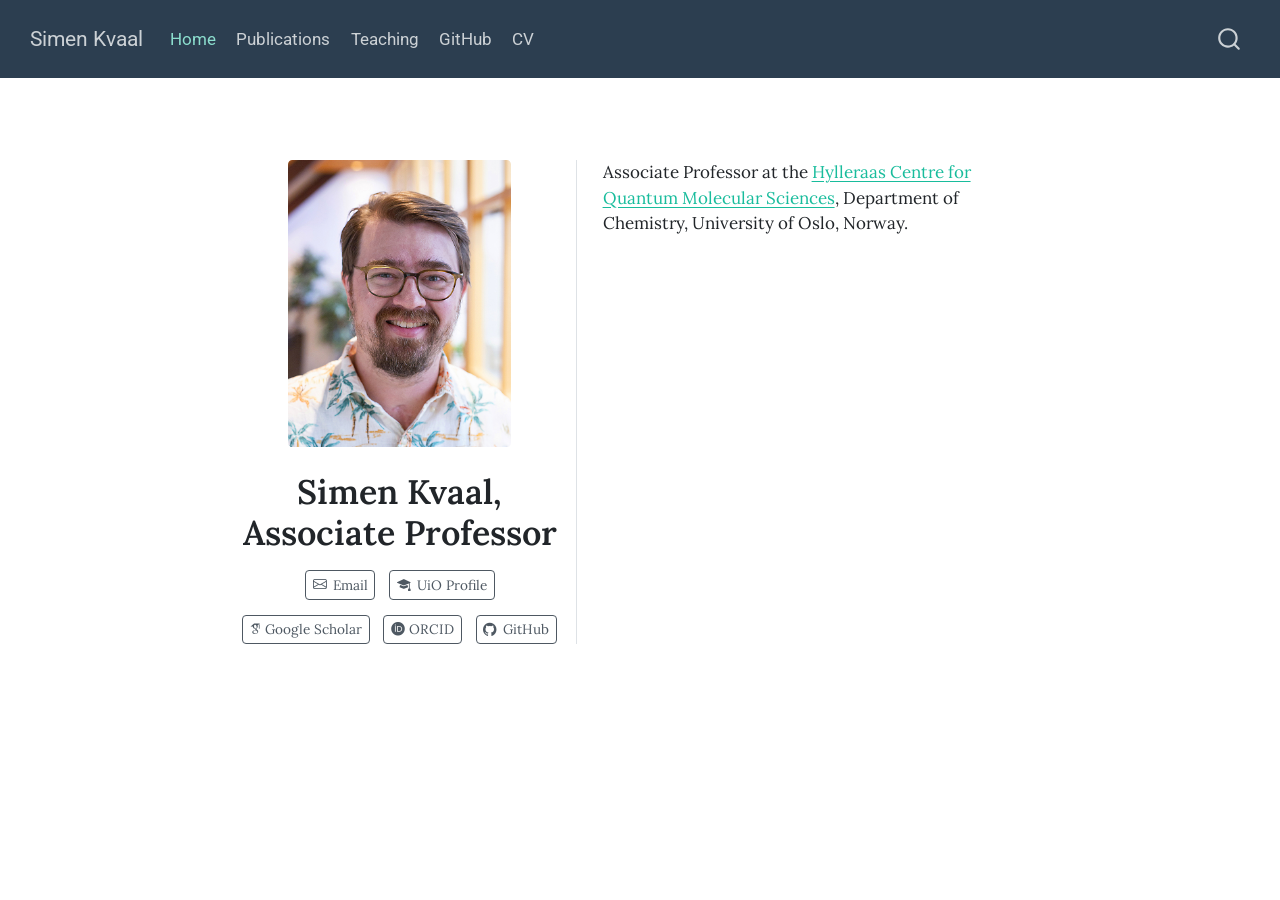
==== docs/index.html @ 691f111c "initial commit" ====
<!DOCTYPE html>
<html xmlns="http://www.w3.org/1999/xhtml" lang="en" xml:lang="en"><head>

<meta charset="utf-8">
<meta name="generator" content="quarto-1.9.38">

<meta name="viewport" content="width=device-width, initial-scale=1.0, user-scalable=yes">


<title>Simen Kvaal, Associate Professor – Simen Kvaal</title>
<style>
/* Default styles provided by pandoc.
** See https://pandoc.org/MANUAL.html#variables-for-html for config info.
*/
code{white-space: pre-wrap;}
span.smallcaps{font-variant: small-caps;}
div.columns{display: flex; gap: min(4vw, 1.5em);}
div.column{flex: auto; overflow-x: auto;}
div.hanging-indent{margin-left: 1.5em; text-indent: -1.5em;}
ul.task-list{list-style: none;}
ul.task-list li input[type="checkbox"] {
  width: 0.8em;
  margin: 0 0.8em 0.2em -1em; /* quarto-specific, see https://github.com/quarto-dev/quarto-cli/issues/4556 */ 
  vertical-align: middle;
}
</style>


<script src="site_libs/quarto-nav/quarto-nav.js"></script>
<script src="site_libs/quarto-nav/headroom.min.js"></script>
<script src="site_libs/clipboard/clipboard.min.js"></script>
<script src="site_libs/quarto-search/autocomplete.umd.js"></script>
<script src="site_libs/quarto-search/fuse.min.js"></script>
<script src="site_libs/quarto-search/quarto-search.js"></script>
<meta name="quarto:offset" content="./">
<script src="site_libs/quarto-html/quarto.js" type="module"></script>
<script src="site_libs/quarto-html/tabsets/tabsets.js" type="module"></script>
<script src="site_libs/quarto-html/popper.min.js"></script>
<script src="site_libs/quarto-html/tippy.umd.min.js"></script>
<link href="site_libs/quarto-html/tippy.css" rel="stylesheet">
<link href="site_libs/quarto-html/quarto-syntax-highlighting-15634bcf2e68342d4ad2dfa704d543f6.css" rel="stylesheet" class="quarto-color-scheme" id="quarto-text-highlighting-styles">
<link href="site_libs/quarto-html/quarto-syntax-highlighting-dark-0a6b7249c26820e032cb0bd839ff02b1.css" rel="stylesheet" class="quarto-color-scheme quarto-color-alternate" id="quarto-text-highlighting-styles">
<link href="site_libs/quarto-html/quarto-syntax-highlighting-15634bcf2e68342d4ad2dfa704d543f6.css" rel="stylesheet" class="quarto-color-scheme-extra" id="quarto-text-highlighting-styles">
<script src="site_libs/bootstrap/bootstrap.min.js"></script>
<link href="site_libs/bootstrap/bootstrap-icons.css" rel="stylesheet">
<link href="site_libs/bootstrap/bootstrap-321318833764e6b77d45f0d9d9145bdf.min.css" rel="stylesheet" append-hash="true" class="quarto-color-scheme" id="quarto-bootstrap" data-mode="light">
<link href="site_libs/bootstrap/bootstrap-dark-cbb36c53934ce116e9de2a4a69b4aa74.min.css" rel="stylesheet" append-hash="true" class="quarto-color-scheme quarto-color-alternate" id="quarto-bootstrap" data-mode="light">
<link href="site_libs/bootstrap/bootstrap-321318833764e6b77d45f0d9d9145bdf.min.css" rel="stylesheet" append-hash="true" class="quarto-color-scheme-extra" id="quarto-bootstrap" data-mode="light">
<link href="site_libs/quarto-contrib/academicons-1.9.4/all.css" rel="stylesheet">
<link href="site_libs/quarto-contrib/academicons-1.9.4/size.css" rel="stylesheet">
<script id="quarto-search-options" type="application/json">{
  "location": "navbar",
  "copy-button": false,
  "collapse-after": 3,
  "panel-placement": "end",
  "type": "overlay",
  "limit": 50,
  "keyboard-shortcut": [
    "f",
    "/",
    "s"
  ],
  "show-item-context": false,
  "language": {
    "search-no-results-text": "No results",
    "search-matching-documents-text": "matching documents",
    "search-copy-link-title": "Copy link to search",
    "search-hide-matches-text": "Hide additional matches",
    "search-more-match-text": "more match in this document",
    "search-more-matches-text": "more matches in this document",
    "search-clear-button-title": "Clear",
    "search-text-placeholder": "",
    "search-detached-cancel-button-title": "Cancel",
    "search-submit-button-title": "Submit",
    "search-label": "Search"
  }
}</script>


<link rel="stylesheet" href="styles.css">
</head>

<body class="nav-fixed fullcontent quarto-light">

<div id="quarto-search-results"></div>
  <header id="quarto-header" class="headroom fixed-top">
    <nav class="navbar navbar-expand-lg " data-bs-theme="dark">
      <div class="navbar-container container-fluid">
      <div class="navbar-brand-container mx-auto">
    <a class="navbar-brand" href="./index.html">
    <span class="navbar-title">Simen Kvaal</span>
    </a>
  </div>
            <div id="quarto-search" class="" title="Search"></div>
          <button class="navbar-toggler" type="button" data-bs-toggle="collapse" data-bs-target="#navbarCollapse" aria-controls="navbarCollapse" role="menu" aria-expanded="false" aria-label="Toggle navigation" onclick="if (window.quartoToggleHeadroom) { window.quartoToggleHeadroom(); }">
  <span class="navbar-toggler-icon"></span>
</button>
          <div class="collapse navbar-collapse" id="navbarCollapse">
            <ul class="navbar-nav navbar-nav-scroll me-auto">
  <li class="nav-item">
    <a class="nav-link active" href="./index.html" aria-current="page"> 
<span class="menu-text">Home</span></a>
  </li>  
  <li class="nav-item">
    <a class="nav-link" href="./publications.html"> 
<span class="menu-text">Publications</span></a>
  </li>  
  <li class="nav-item">
    <a class="nav-link" href="./teaching.html"> 
<span class="menu-text">Teaching</span></a>
  </li>  
  <li class="nav-item">
    <a class="nav-link" href="./github.html"> 
<span class="menu-text">GitHub</span></a>
  </li>  
  <li class="nav-item">
    <a class="nav-link" href="./cv.html"> 
<span class="menu-text">CV</span></a>
  </li>  
</ul>
          </div> <!-- /navcollapse -->
            <div class="quarto-navbar-tools">
</div>
      </div> <!-- /container-fluid -->
    </nav>
</header>
<!-- content -->
<div id="quarto-content" class="quarto-container page-columns page-rows-contents page-layout-article page-navbar">
<!-- sidebar -->
<!-- margin-sidebar -->
    
<!-- main -->
<main class="content" id="quarto-document-content">




<div class="quarto-about-trestles">
  <div class="about-entity">
    <img src="images/Kvaal_150.jpg" class="about-image
  rounded " style="width: 70%;">
<header id="title-block-header" class="quarto-title-block default">
<div class="quarto-title">
<h1 class="title">Simen Kvaal, Associate Professor</h1>
</div>
<div class="quarto-title-meta">
  </div>
</header>
    <div class="about-links">
  <a href="mailto:simen.kvaal@kjemi.uio.no" class="about-link" rel="" target="">
    <i class="bi bi-envelope"></i>
     <span class="about-link-text">Email</span>
  </a>
  <a href="https://www.mn.uio.no/kjemi/personer/vit/simenkva/" class="about-link" rel="" target="_blank">
    <i class="bi bi-mortarboard-fill"></i>
     <span class="about-link-text">UiO Profile</span>
  </a>
  <a href="https://scholar.google.com/citations?user=fVcJjTsAAAAJ" class="about-link" rel="" target="_blank">
     <span class="about-link-text"><i class="ai  ai-google-scholar" aria-label="google-scholar"></i> Google Scholar</span>
  </a>
  <a href="https://orcid.org/0000-0002-5118-4546" class="about-link" rel="" target="_blank">
     <span class="about-link-text"><i class="ai  ai-orcid" aria-label="orcid"></i> ORCID</span>
  </a>
  <a href="https://github.com/simenkva" class="about-link" rel="" target="_blank">
    <i class="bi bi-github"></i>
     <span class="about-link-text">GitHub</span>
  </a>
</div>
  </div>
  <div class="about-contents"><div id="hero-heading">
<p>Associate Professor at the <a href="https://www.mn.uio.no/hylleraas/">Hylleraas Centre for Quantum Molecular Sciences</a>, Department of Chemistry, University of Oslo, Norway.</p>
</div></div>
</div>





</main> <!-- /main -->
<script id="quarto-html-after-body" type="application/javascript">
  window.document.addEventListener("DOMContentLoaded", function (event) {
    const isCodeAnnotation = (el) => {
      for (const clz of el.classList) {
        if (clz.startsWith('code-annotation-')) {                     
          return true;
        }
      }
      return false;
    }
    const onCopySuccess = function(e) {
      // button target
      const button = e.trigger;
      // don't keep focus
      button.blur();
      // flash "checked"
      button.classList.add('code-copy-button-checked');
      var currentTitle = button.getAttribute("title");
      button.setAttribute("title", "Copied!");
      let tooltip;
      if (window.bootstrap) {
        button.setAttribute("data-bs-toggle", "tooltip");
        button.setAttribute("data-bs-placement", "left");
        button.setAttribute("data-bs-title", "Copied!");
        tooltip = new bootstrap.Tooltip(button, 
          { trigger: "manual", 
            customClass: "code-copy-button-tooltip",
            offset: [0, -8]});
        tooltip.show();    
      }
      setTimeout(function() {
        if (tooltip) {
          tooltip.hide();
          button.removeAttribute("data-bs-title");
          button.removeAttribute("data-bs-toggle");
          button.removeAttribute("data-bs-placement");
        }
        button.setAttribute("title", currentTitle);
        button.classList.remove('code-copy-button-checked');
      }, 1000);
      // clear code selection
      e.clearSelection();
    }
    const getTextToCopy = function(trigger) {
      const outerScaffold = trigger.parentElement.cloneNode(true);
      const codeEl = outerScaffold.querySelector('code');
      for (const childEl of codeEl.children) {
        if (isCodeAnnotation(childEl)) {
          childEl.remove();
        }
      }
      return codeEl.innerText;
    }
    const clipboard = new window.ClipboardJS('.code-copy-button:not([data-in-quarto-modal])', {
      text: getTextToCopy
    });
    clipboard.on('success', onCopySuccess);
    if (window.document.getElementById('quarto-embedded-source-code-modal')) {
      const clipboardModal = new window.ClipboardJS('.code-copy-button[data-in-quarto-modal]', {
        text: getTextToCopy,
        container: window.document.getElementById('quarto-embedded-source-code-modal')
      });
      clipboardModal.on('success', onCopySuccess);
    }
      var localhostRegex = new RegExp(/^(?:http|https):\/\/localhost\:?[0-9]*\//);
      var mailtoRegex = new RegExp(/^mailto:/);
        var filterRegex = new RegExp('/' + window.location.host + '/');
      var isInternal = (href) => {
          return filterRegex.test(href) || localhostRegex.test(href) || mailtoRegex.test(href);
      }
      // Inspect non-navigation links and adorn them if external
     var links = window.document.querySelectorAll('a[href]:not(.nav-link):not(.navbar-brand):not(.toc-action):not(.sidebar-link):not(.sidebar-item-toggle):not(.pagination-link):not(.no-external):not([aria-hidden]):not(.dropdown-item):not(.quarto-navigation-tool):not(.about-link)');
      for (var i=0; i<links.length; i++) {
        const link = links[i];
        if (!isInternal(link.href)) {
          // undo the damage that might have been done by quarto-nav.js in the case of
          // links that we want to consider external
          if (link.dataset.originalHref !== undefined) {
            link.href = link.dataset.originalHref;
          }
        }
      }
    function tippyHover(el, contentFn, onTriggerFn, onUntriggerFn) {
      const config = {
        allowHTML: true,
        maxWidth: 500,
        delay: 100,
        arrow: false,
        appendTo: function(el) {
            return el.parentElement;
        },
        interactive: true,
        interactiveBorder: 10,
        theme: 'quarto',
        placement: 'bottom-start',
      };
      if (contentFn) {
        config.content = contentFn;
      }
      if (onTriggerFn) {
        config.onTrigger = onTriggerFn;
      }
      if (onUntriggerFn) {
        config.onUntrigger = onUntriggerFn;
      }
      window.tippy(el, config); 
    }
    const noterefs = window.document.querySelectorAll('a[role="doc-noteref"]');
    for (var i=0; i<noterefs.length; i++) {
      const ref = noterefs[i];
      tippyHover(ref, function() {
        // use id or data attribute instead here
        let href = ref.getAttribute('data-footnote-href') || ref.getAttribute('href');
        try { href = new URL(href).hash; } catch {}
        const id = href.replace(/^#\/?/, "");
        const note = window.document.getElementById(id);
        if (note) {
          return note.innerHTML;
        } else {
          return "";
        }
      });
    }
    const xrefs = window.document.querySelectorAll('a.quarto-xref');
    const processXRef = (id, note) => {
      // Strip column container classes
      const stripColumnClz = (el) => {
        el.classList.remove("page-full", "page-columns");
        if (el.children) {
          for (const child of el.children) {
            stripColumnClz(child);
          }
        }
      }
      stripColumnClz(note)
      if (id === null || id.startsWith('sec-')) {
        // Special case sections, only their first couple elements
        const container = document.createElement("div");
        if (note.children && note.children.length > 2) {
          container.appendChild(note.children[0].cloneNode(true));
          for (let i = 1; i < note.children.length; i++) {
            const child = note.children[i];
            if (child.tagName === "P" && child.innerText === "") {
              continue;
            } else {
              container.appendChild(child.cloneNode(true));
              break;
            }
          }
          if (window.Quarto?.typesetMath) {
            window.Quarto.typesetMath(container);
          }
          return container.innerHTML
        } else {
          if (window.Quarto?.typesetMath) {
            window.Quarto.typesetMath(note);
          }
          return note.innerHTML;
        }
      } else {
        // Remove any anchor links if they are present
        const anchorLink = note.querySelector('a.anchorjs-link');
        if (anchorLink) {
          anchorLink.remove();
        }
        if (window.Quarto?.typesetMath) {
          window.Quarto.typesetMath(note);
        }
        if (note.classList.contains("callout")) {
          return note.outerHTML;
        } else {
          return note.innerHTML;
        }
      }
    }
    for (var i=0; i<xrefs.length; i++) {
      const xref = xrefs[i];
      tippyHover(xref, undefined, function(instance) {
        instance.disable();
        let url = xref.getAttribute('href');
        let hash = undefined; 
        if (url.startsWith('#')) {
          hash = url;
        } else {
          try { hash = new URL(url).hash; } catch {}
        }
        if (hash) {
          const id = hash.replace(/^#\/?/, "");
          const note = window.document.getElementById(id);
          if (note !== null) {
            try {
              const html = processXRef(id, note.cloneNode(true));
              instance.setContent(html);
            } finally {
              instance.enable();
              instance.show();
            }
          } else {
            // See if we can fetch this
            fetch(url.split('#')[0])
            .then(res => res.text())
            .then(html => {
              const parser = new DOMParser();
              const htmlDoc = parser.parseFromString(html, "text/html");
              const note = htmlDoc.getElementById(id);
              if (note !== null) {
                const html = processXRef(id, note);
                instance.setContent(html);
              } 
            }).finally(() => {
              instance.enable();
              instance.show();
            });
          }
        } else {
          // See if we can fetch a full url (with no hash to target)
          // This is a special case and we should probably do some content thinning / targeting
          fetch(url)
          .then(res => res.text())
          .then(html => {
            const parser = new DOMParser();
            const htmlDoc = parser.parseFromString(html, "text/html");
            const note = htmlDoc.querySelector('main.content');
            if (note !== null) {
              // This should only happen for chapter cross references
              // (since there is no id in the URL)
              // remove the first header
              if (note.children.length > 0 && note.children[0].tagName === "HEADER") {
                note.children[0].remove();
              }
              const html = processXRef(null, note);
              instance.setContent(html);
            } 
          }).finally(() => {
            instance.enable();
            instance.show();
          });
        }
      }, function(instance) {
      });
    }
        let selectedAnnoteEl;
        const selectorForAnnotation = ( cell, annotation) => {
          let cellAttr = 'data-code-cell="' + cell + '"';
          let lineAttr = 'data-code-annotation="' +  annotation + '"';
          const selector = 'span[' + cellAttr + '][' + lineAttr + ']';
          return selector;
        }
        const selectCodeLines = (annoteEl) => {
          const doc = window.document;
          const targetCell = annoteEl.getAttribute("data-target-cell");
          const targetAnnotation = annoteEl.getAttribute("data-target-annotation");
          const annoteSpan = window.document.querySelector(selectorForAnnotation(targetCell, targetAnnotation));
          const lines = annoteSpan.getAttribute("data-code-lines").split(",");
          const lineIds = lines.map((line) => {
            return targetCell + "-" + line;
          })
          let top = null;
          let height = null;
          let parent = null;
          if (lineIds.length > 0) {
              //compute the position of the single el (top and bottom and make a div)
              const el = window.document.getElementById(lineIds[0]);
              top = el.offsetTop;
              height = el.offsetHeight;
              parent = el.parentElement.parentElement;
            if (lineIds.length > 1) {
              const lastEl = window.document.getElementById(lineIds[lineIds.length - 1]);
              const bottom = lastEl.offsetTop + lastEl.offsetHeight;
              height = bottom - top;
            }
            if (top !== null && height !== null && parent !== null) {
              // cook up a div (if necessary) and position it 
              let div = window.document.getElementById("code-annotation-line-highlight");
              if (div === null) {
                div = window.document.createElement("div");
                div.setAttribute("id", "code-annotation-line-highlight");
                div.style.position = 'absolute';
                parent.appendChild(div);
              }
              div.style.top = top - 2 + "px";
              div.style.height = height + 4 + "px";
              div.style.left = 0;
              let gutterDiv = window.document.getElementById("code-annotation-line-highlight-gutter");
              if (gutterDiv === null) {
                gutterDiv = window.document.createElement("div");
                gutterDiv.setAttribute("id", "code-annotation-line-highlight-gutter");
                gutterDiv.style.position = 'absolute';
                const codeCell = window.document.getElementById(targetCell);
                const gutter = codeCell.querySelector('.code-annotation-gutter');
                gutter.appendChild(gutterDiv);
              }
              gutterDiv.style.top = top - 2 + "px";
              gutterDiv.style.height = height + 4 + "px";
            }
            selectedAnnoteEl = annoteEl;
          }
        };
        const unselectCodeLines = () => {
          const elementsIds = ["code-annotation-line-highlight", "code-annotation-line-highlight-gutter"];
          elementsIds.forEach((elId) => {
            const div = window.document.getElementById(elId);
            if (div) {
              div.remove();
            }
          });
          selectedAnnoteEl = undefined;
        };
          // Handle positioning of the toggle
      window.addEventListener(
        "resize",
        throttle(() => {
          elRect = undefined;
          if (selectedAnnoteEl) {
            selectCodeLines(selectedAnnoteEl);
          }
        }, 10)
      );
      function throttle(fn, ms) {
      let throttle = false;
      let timer;
        return (...args) => {
          if(!throttle) { // first call gets through
              fn.apply(this, args);
              throttle = true;
          } else { // all the others get throttled
              if(timer) clearTimeout(timer); // cancel #2
              timer = setTimeout(() => {
                fn.apply(this, args);
                timer = throttle = false;
              }, ms);
          }
        };
      }
        // Attach click handler to the DT
        const annoteDls = window.document.querySelectorAll('dt[data-target-cell]');
        for (const annoteDlNode of annoteDls) {
          annoteDlNode.addEventListener('click', (event) => {
            const clickedEl = event.target;
            if (clickedEl !== selectedAnnoteEl) {
              unselectCodeLines();
              const activeEl = window.document.querySelector('dt[data-target-cell].code-annotation-active');
              if (activeEl) {
                activeEl.classList.remove('code-annotation-active');
              }
              selectCodeLines(clickedEl);
              clickedEl.classList.add('code-annotation-active');
            } else {
              // Unselect the line
              unselectCodeLines();
              clickedEl.classList.remove('code-annotation-active');
            }
          });
        }
    const findCites = (el) => {
      const parentEl = el.parentElement;
      if (parentEl) {
        const cites = parentEl.dataset.cites;
        if (cites) {
          return {
            el,
            cites: cites.split(' ')
          };
        } else {
          return findCites(el.parentElement)
        }
      } else {
        return undefined;
      }
    };
    var bibliorefs = window.document.querySelectorAll('a[role="doc-biblioref"]');
    for (var i=0; i<bibliorefs.length; i++) {
      const ref = bibliorefs[i];
      const citeInfo = findCites(ref);
      if (citeInfo) {
        tippyHover(citeInfo.el, function() {
          var popup = window.document.createElement('div');
          citeInfo.cites.forEach(function(cite) {
            var citeDiv = window.document.createElement('div');
            citeDiv.classList.add('hanging-indent');
            citeDiv.classList.add('csl-entry');
            var biblioDiv = window.document.getElementById('ref-' + cite);
            if (biblioDiv) {
              citeDiv.innerHTML = biblioDiv.innerHTML;
            }
            popup.appendChild(citeDiv);
          });
          return popup.innerHTML;
        });
      }
    }
  });
  </script>
</div> <!-- /content -->




</body></html>
---- docs/site_libs/quarto-html/tippy.css ----
.tippy-box[data-animation=fade][data-state=hidden]{opacity:0}[data-tippy-root]{max-width:calc(100vw - 10px)}.tippy-box{position:relative;background-color:#333;color:#fff;border-radius:4px;font-size:14px;line-height:1.4;white-space:normal;outline:0;transition-property:transform,visibility,opacity}.tippy-box[data-placement^=top]>.tippy-arrow{bottom:0}.tippy-box[data-placement^=top]>.tippy-arrow:before{bottom:-7px;left:0;border-width:8px 8px 0;border-top-color:initial;transform-origin:center top}.tippy-box[data-placement^=bottom]>.tippy-arrow{top:0}.tippy-box[data-placement^=bottom]>.tippy-arrow:before{top:-7px;left:0;border-width:0 8px 8px;border-bottom-color:initial;transform-origin:center bottom}.tippy-box[data-placement^=left]>.tippy-arrow{right:0}.tippy-box[data-placement^=left]>.tippy-arrow:before{border-width:8px 0 8px 8px;border-left-color:initial;right:-7px;transform-origin:center left}.tippy-box[data-placement^=right]>.tippy-arrow{left:0}.tippy-box[data-placement^=right]>.tippy-arrow:before{left:-7px;border-width:8px 8px 8px 0;border-right-color:initial;transform-origin:center right}.tippy-box[data-inertia][data-state=visible]{transition-timing-function:cubic-bezier(.54,1.5,.38,1.11)}.tippy-arrow{width:16px;height:16px;color:#333}.tippy-arrow:before{content:"";position:absolute;border-color:transparent;border-style:solid}.tippy-content{position:relative;padding:5px 9px;z-index:1}
---- docs/site_libs/quarto-html/quarto-syntax-highlighting-15634bcf2e68342d4ad2dfa704d543f6.css ----
/* quarto syntax highlight colors */
:root {
  --quarto-hl-ot-color: #003B4F;
  --quarto-hl-at-color: #657422;
  --quarto-hl-ss-color: #20794D;
  --quarto-hl-an-color: #5E5E5E;
  --quarto-hl-fu-color: #4758AB;
  --quarto-hl-st-color: #20794D;
  --quarto-hl-cf-color: #003B4F;
  --quarto-hl-op-color: #5E5E5E;
  --quarto-hl-er-color: #AD0000;
  --quarto-hl-bn-color: #AD0000;
  --quarto-hl-al-color: #AD0000;
  --quarto-hl-va-color: #111111;
  --quarto-hl-bu-color: inherit;
  --quarto-hl-ex-color: inherit;
  --quarto-hl-pp-color: #AD0000;
  --quarto-hl-in-color: #5E5E5E;
  --quarto-hl-vs-color: #20794D;
  --quarto-hl-wa-color: #5E5E5E;
  --quarto-hl-do-color: #5E5E5E;
  --quarto-hl-im-color: #00769E;
  --quarto-hl-ch-color: #20794D;
  --quarto-hl-dt-color: #AD0000;
  --quarto-hl-fl-color: #AD0000;
  --quarto-hl-co-color: #5E5E5E;
  --quarto-hl-cv-color: #5E5E5E;
  --quarto-hl-cn-color: #8f5902;
  --quarto-hl-sc-color: #5E5E5E;
  --quarto-hl-dv-color: #AD0000;
  --quarto-hl-kw-color: #003B4F;
}

/* other quarto variables */
:root {
  --quarto-font-monospace: SFMono-Regular, Menlo, Monaco, Consolas, "Liberation Mono", "Courier New", monospace;
}

/* syntax highlight based on Pandoc's rules */
pre > code.sourceCode > span {
  color: #003B4F;
}

code.sourceCode > span {
  color: #003B4F;
}

div.sourceCode,
div.sourceCode pre.sourceCode {
  color: #003B4F;
}

/* Normal */
code span {
  color: #003B4F;
}

/* Alert */
code span.al {
  color: #AD0000;
  font-style: inherit;
}

/* Annotation */
code span.an {
  color: #5E5E5E;
  font-style: inherit;
}

/* Attribute */
code span.at {
  color: #657422;
  font-style: inherit;
}

/* BaseN */
code span.bn {
  color: #AD0000;
  font-style: inherit;
}

/* BuiltIn */
code span.bu {
  font-style: inherit;
}

/* ControlFlow */
code span.cf {
  color: #003B4F;
  font-weight: bold;
  font-style: inherit;
}

/* Char */
code span.ch {
  color: #20794D;
  font-style: inherit;
}

/* Constant */
code span.cn {
  color: #8f5902;
  font-style: inherit;
}

/* Comment */
code span.co {
  color: #5E5E5E;
  font-style: inherit;
}

/* CommentVar */
code span.cv {
  color: #5E5E5E;
  font-style: italic;
}

/* Documentation */
code span.do {
  color: #5E5E5E;
  font-style: italic;
}

/* DataType */
code span.dt {
  color: #AD0000;
  font-style: inherit;
}

/* DecVal */
code span.dv {
  color: #AD0000;
  font-style: inherit;
}

/* Error */
code span.er {
  color: #AD0000;
  font-style: inherit;
}

/* Extension */
code span.ex {
  font-style: inherit;
}

/* Float */
code span.fl {
  color: #AD0000;
  font-style: inherit;
}

/* Function */
code span.fu {
  color: #4758AB;
  font-style: inherit;
}

/* Import */
code span.im {
  color: #00769E;
  font-style: inherit;
}

/* Information */
code span.in {
  color: #5E5E5E;
  font-style: inherit;
}

/* Keyword */
code span.kw {
  color: #003B4F;
  font-weight: bold;
  font-style: inherit;
}

/* Operator */
code span.op {
  color: #5E5E5E;
  font-style: inherit;
}

/* Other */
code span.ot {
  color: #003B4F;
  font-style: inherit;
}

/* Preprocessor */
code span.pp {
  color: #AD0000;
  font-style: inherit;
}

/* SpecialChar */
code span.sc {
  color: #5E5E5E;
  font-style: inherit;
}

/* SpecialString */
code span.ss {
  color: #20794D;
  font-style: inherit;
}

/* String */
code span.st {
  color: #20794D;
  font-style: inherit;
}

/* Variable */
code span.va {
  color: #111111;
  font-style: inherit;
}

/* VerbatimString */
code span.vs {
  color: #20794D;
  font-style: inherit;
}

/* Warning */
code span.wa {
  color: #5E5E5E;
  font-style: italic;
}

.prevent-inlining {
  content: "</";
}

/*# sourceMappingURL=f23921c56f73e400b49028c9186a1aa0.css.map */
---- docs/site_libs/quarto-html/quarto-syntax-highlighting-dark-0a6b7249c26820e032cb0bd839ff02b1.css ----
/* quarto syntax highlight colors */
:root {
  --quarto-hl-al-color: #f07178;
  --quarto-hl-an-color: #d4d0ab;
  --quarto-hl-at-color: #00e0e0;
  --quarto-hl-bn-color: #d4d0ab;
  --quarto-hl-bu-color: #abe338;
  --quarto-hl-ch-color: #abe338;
  --quarto-hl-co-color: #f8f8f2;
  --quarto-hl-cv-color: #ffd700;
  --quarto-hl-cn-color: #ffd700;
  --quarto-hl-cf-color: #ffa07a;
  --quarto-hl-dt-color: #ffa07a;
  --quarto-hl-dv-color: #d4d0ab;
  --quarto-hl-do-color: #f8f8f2;
  --quarto-hl-er-color: #f07178;
  --quarto-hl-ex-color: #00e0e0;
  --quarto-hl-fl-color: #d4d0ab;
  --quarto-hl-fu-color: #ffa07a;
  --quarto-hl-im-color: #abe338;
  --quarto-hl-in-color: #d4d0ab;
  --quarto-hl-kw-color: #ffa07a;
  --quarto-hl-op-color: #ffa07a;
  --quarto-hl-ot-color: #00e0e0;
  --quarto-hl-pp-color: #dcc6e0;
  --quarto-hl-re-color: #00e0e0;
  --quarto-hl-sc-color: #abe338;
  --quarto-hl-ss-color: #abe338;
  --quarto-hl-st-color: #abe338;
  --quarto-hl-va-color: #00e0e0;
  --quarto-hl-vs-color: #abe338;
  --quarto-hl-wa-color: #dcc6e0;
}

/* other quarto variables */
:root {
  --quarto-font-monospace: SFMono-Regular, Menlo, Monaco, Consolas, "Liberation Mono", "Courier New", monospace;
}

/* syntax highlight based on Pandoc's rules */
pre > code.sourceCode > span {
  color: #f8f8f2;
}

code.sourceCode > span {
  color: #f8f8f2;
}

div.sourceCode,
div.sourceCode pre.sourceCode {
  color: #f8f8f2;
}

/* Normal */
code span {
  color: #f8f8f2;
}

/* Alert */
code span.al {
  color: #f07178;
}

/* Annotation */
code span.an {
  color: #d4d0ab;
}

/* Attribute */
code span.at {
  color: #00e0e0;
}

/* BaseN */
code span.bn {
  color: #d4d0ab;
}

/* BuiltIn */
code span.bu {
  color: #abe338;
}

/* ControlFlow */
code span.cf {
  font-weight: bold;
  color: #ffa07a;
}

/* Char */
code span.ch {
  color: #abe338;
}

/* Constant */
code span.cn {
  color: #ffd700;
}

/* Comment */
code span.co {
  font-style: italic;
  color: #f8f8f2;
}

/* CommentVar */
code span.cv {
  color: #ffd700;
}

/* Documentation */
code span.do {
  color: #f8f8f2;
}

/* DataType */
code span.dt {
  color: #ffa07a;
}

/* DecVal */
code span.dv {
  color: #d4d0ab;
}

/* Error */
code span.er {
  color: #f07178;
  text-decoration: underline;
}

/* Extension */
code span.ex {
  font-weight: bold;
  color: #00e0e0;
}

/* Float */
code span.fl {
  color: #d4d0ab;
}

/* Function */
code span.fu {
  color: #ffa07a;
}

/* Import */
code span.im {
  color: #abe338;
}

/* Information */
code span.in {
  color: #d4d0ab;
}

/* Keyword */
code span.kw {
  font-weight: bold;
  color: #ffa07a;
}

/* Operator */
code span.op {
  color: #ffa07a;
}

/* Other */
code span.ot {
  color: #00e0e0;
}

/* Preprocessor */
code span.pp {
  color: #dcc6e0;
}

/* RegionMarker */
code span.re {
  background-color: #f8f8f2;
  color: #00e0e0;
}

/* SpecialChar */
code span.sc {
  color: #abe338;
}

/* SpecialString */
code span.ss {
  color: #abe338;
}

/* String */
code span.st {
  color: #abe338;
}

/* Variable */
code span.va {
  color: #00e0e0;
}

/* VerbatimString */
code span.vs {
  color: #abe338;
}

/* Warning */
code span.wa {
  color: #dcc6e0;
}

.prevent-inlining {
  content: "</";
}

/*# sourceMappingURL=175367c052bafc98bd680af3479823f0.css.map */
---- docs/site_libs/quarto-html/quarto-syntax-highlighting-15634bcf2e68342d4ad2dfa704d543f6.css ----
/* quarto syntax highlight colors */
:root {
  --quarto-hl-ot-color: #003B4F;
  --quarto-hl-at-color: #657422;
  --quarto-hl-ss-color: #20794D;
  --quarto-hl-an-color: #5E5E5E;
  --quarto-hl-fu-color: #4758AB;
  --quarto-hl-st-color: #20794D;
  --quarto-hl-cf-color: #003B4F;
  --quarto-hl-op-color: #5E5E5E;
  --quarto-hl-er-color: #AD0000;
  --quarto-hl-bn-color: #AD0000;
  --quarto-hl-al-color: #AD0000;
  --quarto-hl-va-color: #111111;
  --quarto-hl-bu-color: inherit;
  --quarto-hl-ex-color: inherit;
  --quarto-hl-pp-color: #AD0000;
  --quarto-hl-in-color: #5E5E5E;
  --quarto-hl-vs-color: #20794D;
  --quarto-hl-wa-color: #5E5E5E;
  --quarto-hl-do-color: #5E5E5E;
  --quarto-hl-im-color: #00769E;
  --quarto-hl-ch-color: #20794D;
  --quarto-hl-dt-color: #AD0000;
  --quarto-hl-fl-color: #AD0000;
  --quarto-hl-co-color: #5E5E5E;
  --quarto-hl-cv-color: #5E5E5E;
  --quarto-hl-cn-color: #8f5902;
  --quarto-hl-sc-color: #5E5E5E;
  --quarto-hl-dv-color: #AD0000;
  --quarto-hl-kw-color: #003B4F;
}

/* other quarto variables */
:root {
  --quarto-font-monospace: SFMono-Regular, Menlo, Monaco, Consolas, "Liberation Mono", "Courier New", monospace;
}

/* syntax highlight based on Pandoc's rules */
pre > code.sourceCode > span {
  color: #003B4F;
}

code.sourceCode > span {
  color: #003B4F;
}

div.sourceCode,
div.sourceCode pre.sourceCode {
  color: #003B4F;
}

/* Normal */
code span {
  color: #003B4F;
}

/* Alert */
code span.al {
  color: #AD0000;
  font-style: inherit;
}

/* Annotation */
code span.an {
  color: #5E5E5E;
  font-style: inherit;
}

/* Attribute */
code span.at {
  color: #657422;
  font-style: inherit;
}

/* BaseN */
code span.bn {
  color: #AD0000;
  font-style: inherit;
}

/* BuiltIn */
code span.bu {
  font-style: inherit;
}

/* ControlFlow */
code span.cf {
  color: #003B4F;
  font-weight: bold;
  font-style: inherit;
}

/* Char */
code span.ch {
  color: #20794D;
  font-style: inherit;
}

/* Constant */
code span.cn {
  color: #8f5902;
  font-style: inherit;
}

/* Comment */
code span.co {
  color: #5E5E5E;
  font-style: inherit;
}

/* CommentVar */
code span.cv {
  color: #5E5E5E;
  font-style: italic;
}

/* Documentation */
code span.do {
  color: #5E5E5E;
  font-style: italic;
}

/* DataType */
code span.dt {
  color: #AD0000;
  font-style: inherit;
}

/* DecVal */
code span.dv {
  color: #AD0000;
  font-style: inherit;
}

/* Error */
code span.er {
  color: #AD0000;
  font-style: inherit;
}

/* Extension */
code span.ex {
  font-style: inherit;
}

/* Float */
code span.fl {
  color: #AD0000;
  font-style: inherit;
}

/* Function */
code span.fu {
  color: #4758AB;
  font-style: inherit;
}

/* Import */
code span.im {
  color: #00769E;
  font-style: inherit;
}

/* Information */
code span.in {
  color: #5E5E5E;
  font-style: inherit;
}

/* Keyword */
code span.kw {
  color: #003B4F;
  font-weight: bold;
  font-style: inherit;
}

/* Operator */
code span.op {
  color: #5E5E5E;
  font-style: inherit;
}

/* Other */
code span.ot {
  color: #003B4F;
  font-style: inherit;
}

/* Preprocessor */
code span.pp {
  color: #AD0000;
  font-style: inherit;
}

/* SpecialChar */
code span.sc {
  color: #5E5E5E;
  font-style: inherit;
}

/* SpecialString */
code span.ss {
  color: #20794D;
  font-style: inherit;
}

/* String */
code span.st {
  color: #20794D;
  font-style: inherit;
}

/* Variable */
code span.va {
  color: #111111;
  font-style: inherit;
}

/* VerbatimString */
code span.vs {
  color: #20794D;
  font-style: inherit;
}

/* Warning */
code span.wa {
  color: #5E5E5E;
  font-style: italic;
}

.prevent-inlining {
  content: "</";
}

/*# sourceMappingURL=f23921c56f73e400b49028c9186a1aa0.css.map */
---- docs/site_libs/quarto-contrib/academicons-1.9.4/all.css ----
/*
 *  Academicons 1.9.4 by James Walsh (https://github.com/jpswalsh) and Katja Bercic (https://github.com/katjabercic)
 *  Fonts generated using FontForge - https://fontforge.org
 *  Square icons designed to be used alongside Font Awesome square icons - https://fortawesome.github.io/Font-Awesome/
 *  Licenses - Font: SIL OFL 1.1, CSS: MIT License
 */
@font-face {
  font-family: 'Academicons';
  font-style: normal;
  font-weight: 400;
  font-display: block;
  src: url('1e21o67/academicons.eot');
  src: url('1e21o67/academicons.eot') format('embedded-opentype'),
    url('1e21o67/academicons.ttf') format('truetype'),
    url('1e21o67/academicons.woff') format('woff'),
    url('1e21o67/academicons.svg') format('svg');
}

.ai {
  font-family: 'Academicons';
  font-weight: 400;
  -moz-osx-font-smoothing: grayscale;
  -webkit-font-smoothing: antialiased;
  display: inline-block;
  font-style: normal;
  font-variant: normal;
  text-rendering: auto;
  line-height: 1;
}

.ai-academia:before {
  content: "\e9af";
}

.ai-academia-square:before {
  content: "\e93d";
}

.ai-acclaim:before {
  content: "\e92e";
}

.ai-acclaim-square:before {
  content: "\e93a";
}

.ai-acm:before {
  content: "\e93c";
}

.ai-acm-square:before {
  content: "\e95d";
}

.ai-acmdl:before {
  content: "\e96a";
}

.ai-acmdl-square:before {
  content: "\e9d3";
}

.ai-ads:before {
  content: "\e9cb";
}

.ai-ads-square:before {
  content: "\e94a";
}

.ai-africarxiv:before {
  content: "\e91b";
}

.ai-africarxiv-square:before {
  content: "\e90b";
}

.ai-archive:before {
  content: "\e955";
}

.ai-archive-square:before {
  content: "\e956";
}

.ai-arxiv:before {
  content: "\e974";
}

.ai-arxiv-square:before {
  content: "\e9a6";
}

.ai-biorxiv:before {
  content: "\e9a2";
}

.ai-biorxiv-square:before {
  content: "\e98b";
}

.ai-ceur:before {
  content: "\e96d";
}

.ai-ceur-square:before {
  content: "\e92f";
}

.ai-ciencia-vitae:before {
  content: "\e912";
}

.ai-ciencia-vitae-square:before {
  content: "\e913";
}

.ai-clarivate:before {
  content: "\e924";
}

.ai-clarivate-square:before {
  content: "\e925";
}

.ai-closed-access:before {
  content: "\e942";
}

.ai-closed-access-square:before {
  content: "\e943";
}

.ai-conversation:before {
  content: "\e94c";
}

.ai-conversation-square:before {
  content: "\e915";
}

.ai-coursera:before {
  content: "\e95f";
}

.ai-coursera-square:before {
  content: "\e97f";
}

.ai-crossref:before {
  content: "\e918";
}

.ai-crossref-square:before {
  content: "\e919";
}

.ai-cv:before {
  content: "\e9a5";
}

.ai-cv-square:before {
  content: "\e90a";
}

.ai-datacite:before {
  content: "\e91c";
}

.ai-datacite-square:before {
  content: "\e91d";
}

.ai-dataverse:before {
  content: "\e9f7";
}

.ai-dataverse-square:before {
  content: "\e9e4";
}

.ai-dblp:before {
  content: "\e94f";
}

.ai-dblp-square:before {
  content: "\e93f";
}

.ai-depsy:before {
  content: "\e97a";
}

.ai-depsy-square:before {
  content: "\e94b";
}

.ai-doi:before {
  content: "\e97e";
}

.ai-doi-square:before {
  content: "\e98f";
}

.ai-dryad:before {
  content: "\e97c";
}

.ai-dryad-square:before {
  content: "\e98c";
}

.ai-elsevier:before {
  content: "\e961";
}

.ai-elsevier-square:before {
  content: "\e910";
}

.ai-figshare:before {
  content: "\e981";
}

.ai-figshare-square:before {
  content: "\e9e7";
}

.ai-google-scholar:before {
  content: "\e9d4";
}

.ai-google-scholar-square:before {
  content: "\e9f9";
}

.ai-hal:before {
  content: "\e92c";
}

.ai-hal-square:before {
  content: "\e92d";
}

.ai-hypothesis:before {
  content: "\e95a";
}

.ai-hypothesis-square:before {
  content: "\e95b";
}

.ai-ideas-repec:before {
  content: "\e9ed";
}

.ai-ideas-repec-square:before {
  content: "\e9f8";
}

.ai-ieee:before {
  content: "\e929";
}

.ai-ieee-square:before {
  content: "\e9b9";
}

.ai-impactstory:before {
  content: "\e9cf";
}

.ai-impactstory-square:before {
  content: "\e9aa";
}

.ai-inaturalist:before {
  content: "\e900";
}

.ai-inaturalist-square:before {
  content: "\e901";
}

.ai-inpn:before {
  content: "\e902";
}

.ai-inpn-square:before {
  content: "\e903";
}

.ai-inspire:before {
  content: "\e9e9";
}

.ai-inspire-square:before {
  content: "\e9fe";
}

.ai-isidore:before {
  content: "\e936";
}

.ai-isidore-square:before {
  content: "\e954";
}

.ai-isni:before {
  content: "\e957";
}

.ai-isni-square:before {
  content: "\e958";
}

.ai-jstor:before {
  content: "\e938";
}

.ai-jstor-square:before {
  content: "\e944";
}

.ai-lattes:before {
  content: "\e9b3";
}

.ai-lattes-square:before {
  content: "\e99c";
}

.ai-mathoverflow:before {
  content: "\e9f6";
}

.ai-mathoverflow-square:before {
  content: "\e97b";
}

.ai-mendeley:before {
  content: "\e9f0";
}

.ai-mendeley-square:before {
  content: "\e9f3";
}

.ai-moodle:before {
  content: "\e907";
}

.ai-moodle-square:before {
  content: "\e908";
}

.ai-mtmt:before {
  content: "\e950";
}

.ai-mtmt-square:before {
  content: "\e951";
}

.ai-nakala:before {
  content: "\e940";
}

.ai-nakala-square:before {
  content: "\e941";
}

.ai-obp:before {
  content: "\e92a";
}

.ai-obp-square:before {
  content: "\e92b";
}

.ai-open-access:before {
  content: "\e939";
}

.ai-open-access-square:before {
  content: "\e9f4";
}

.ai-open-data:before {
  content: "\e966";
}

.ai-open-data-square:before {
  content: "\e967";
}

.ai-open-materials:before {
  content: "\e968";
}

.ai-open-materials-square:before {
  content: "\e969";
}

.ai-openedition:before {
  content: "\e946";
}

.ai-openedition-square:before {
  content: "\e947";
}

.ai-orcid:before {
  content: "\e9d9";
}

.ai-orcid-square:before {
  content: "\e9c3";
}

.ai-osf:before {
  content: "\e9ef";
}

.ai-osf-square:before {
  content: "\e931";
}

.ai-overleaf:before {
  content: "\e914";
}

.ai-overleaf-square:before {
  content: "\e98d";
}

.ai-philpapers:before {
  content: "\e98a";
}

.ai-philpapers-square:before {
  content: "\e96f";
}

.ai-piazza:before {
  content: "\e99a";
}

.ai-piazza-square:before {
  content: "\e90c";
}

.ai-preregistered:before {
  content: "\e906";
}

.ai-preregistered-square:before {
  content: "\e96b";
}

.ai-protocols:before {
  content: "\e952";
}

.ai-protocols-square:before {
  content: "\e953";
}

.ai-psyarxiv:before {
  content: "\e90e";
}

.ai-psyarxiv-square:before {
  content: "\e90f";
}

.ai-publons:before {
  content: "\e937";
}

.ai-publons-square:before {
  content: "\e94e";
}

.ai-pubmed:before {
  content: "\e99f";
}

.ai-pubmed-square:before {
  content: "\e97d";
}

.ai-pubpeer:before {
  content: "\e922";
}

.ai-pubpeer-square:before {
  content: "\e923";
}

.ai-researcherid:before {
  content: "\e91a";
}

.ai-researcherid-square:before {
  content: "\e95c";
}

.ai-researchgate:before {
  content: "\e95e";
}

.ai-researchgate-square:before {
  content: "\e99e";
}

.ai-ror:before {
  content: "\e948";
}

.ai-ror-square:before {
  content: "\e949";
}

.ai-sci-hub:before {
  content: "\e959";
}

.ai-sci-hub-square:before {
  content: "\e905";
}

.ai-scirate:before {
  content: "\e98e";
}

.ai-scirate-square:before {
  content: "\e99d";
}

.ai-scopus:before {
  content: "\e91e";
}

.ai-scopus-square:before {
  content: "\e91f";
}

.ai-semantic-scholar:before {
  content: "\e96e";
}

.ai-semantic-scholar-square:before {
  content: "\e96c";
}

.ai-springer:before {
  content: "\e928";
}

.ai-springer-square:before {
  content: "\e99b";
}

.ai-ssrn:before {
  content: "\e916";
}

.ai-ssrn-square:before {
  content: "\e917";
}

.ai-stackoverflow:before {
  content: "\e920";
}

.ai-stackoverflow-square:before {
  content: "\e921";
}

.ai-viaf:before {
  content: "\e933";
}

.ai-viaf-square:before {
  content: "\e934";
}

.ai-wiley:before {
  content: "\e926";
}

.ai-wiley-square:before {
  content: "\e927";
}

.ai-zenodo:before {
  content: "\e911";
}

.ai-zotero:before {
  content: "\e962";
}

.ai-zotero-square:before {
  content: "\e932";
}

/*  Duplication of the FontAwesome style classes using 'ai' in place of 'fa'. */
.ai-lg {
  font-size: 1.33333em;
  line-height: 0.75em;
  vertical-align: -.0667em;
}

.ai-xs {
  font-size: .75em;
}

.ai-sm {
  font-size: .875em;
}

.ai-1x {
  font-size: 1em;
}

.ai-2x {
  font-size: 2em;
}

.ai-3x {
  font-size: 3em;
}

.ai-4x {
  font-size: 4em;
}

.ai-5x {
  font-size: 5em;
}

.ai-6x {
  font-size: 6em;
}

.ai-7x {
  font-size: 7em;
}

.ai-8x {
  font-size: 8em;
}

.ai-9x {
  font-size: 9em;
}

.ai-10x {
  font-size: 10em;
}

.ai-fw {
  text-align: center;
  width: 1.25em;
}

.ai-ul {
  list-style-type: none;
  margin-left: 2.5em;
  padding-left: 0;
}

.ai-ul>li {
  position: relative;
}

.ai-li {
  left: -2em;
  position: absolute;
  text-align: center;
  width: 2em;
  line-height: inherit;
}

.ai-border {
  border: solid 0.08em #eee;
  border-radius: .1em;
  padding: .2em .25em .15em;
}

.ai-pull-left {
  float: left;
}

.ai-pull-right {
  float: right;
}

.ai.ai-pull-left {
  margin-right: .3em;
}

.ai.ai-pull-right {
  margin-right: .3em;
}

.ai-stack {
  display: inline-block;
  height: 2em;
  line-height: 2em;
  position: relative;
  vertical-align: middle;
  width: 2.5em;
}

.ai-stack-1x,
.ai-stack-2x {
  left: 0;
  position: absolute;
  text-align: center;
  width: 100%;
}

.ai-stack-1x {
  line-height: inherit;
}

.ai-stack-2x {
  font-size: 2em;
}

.ai-inverse {
  color: #fff;
}
---- docs/site_libs/quarto-contrib/academicons-1.9.4/size.css ----
.ai-tiny {
  font-size: 0.5em;
}

.ai-scriptsize {
  font-size: 0.7em;
}

.ai-footnotesize {
  font-size: 0.8em;
}

.ai-small {
  font-size: 0.9em;
}

.ai-normalsize {
  font-size: 1em;
}

.ai-large {
  font-size: 1.2em;
}

.ai-Large {
  font-size: 1.5em;
}

.ai-LARGE {
  font-size: 1.75em;
}

.ai-huge {
  font-size: 2em;
}

.ai-Huge {
  font-size: 2.5em;
}

.ai-1x {
  font-size: 1em;
}

.ai-2x {
  font-size: 2em;
}

.ai-3x {
  font-size: 3em;
}

.ai-4x {
  font-size: 4em;
}

.ai-5x {
  font-size: 5em;
}

.ai-6x {
  font-size: 6em;
}

.ai-7x {
  font-size: 7em;
}

.ai-8x {
  font-size: 8em;
}

.ai-9x {
  font-size: 9em;
}

.ai-10x {
  font-size: 10em;
}

.ai-2xs {
  font-size: 0.625em;
  line-height: 0.1em;
  vertical-align: 0.225em;
}

.ai-xs {
  font-size: 0.75em;
  line-height: 0.08333em;
  vertical-align: 0.125em;
}

.ai-sm {
  font-size: 0.875em;
  line-height: 0.07143em;
  vertical-align: 0.05357em;
}

.ai-lg {
  font-size: 1.25em;
  line-height: 0.05em;
  vertical-align: -0.075em;
}

.ai-xl {
  font-size: 1.5em;
  line-height: 0.04167em;
  vertical-align: -0.125em;
}

.ai-2xl {
  font-size: 2em;
  line-height: 0.03125em;
  vertical-align: -0.1875em;
}
---- docs/styles.css ----
/* css styles */

.rounded-img {
  border-radius: 12px;
}

.navbar {
  font-family: "Roboto", sans-serif;
}
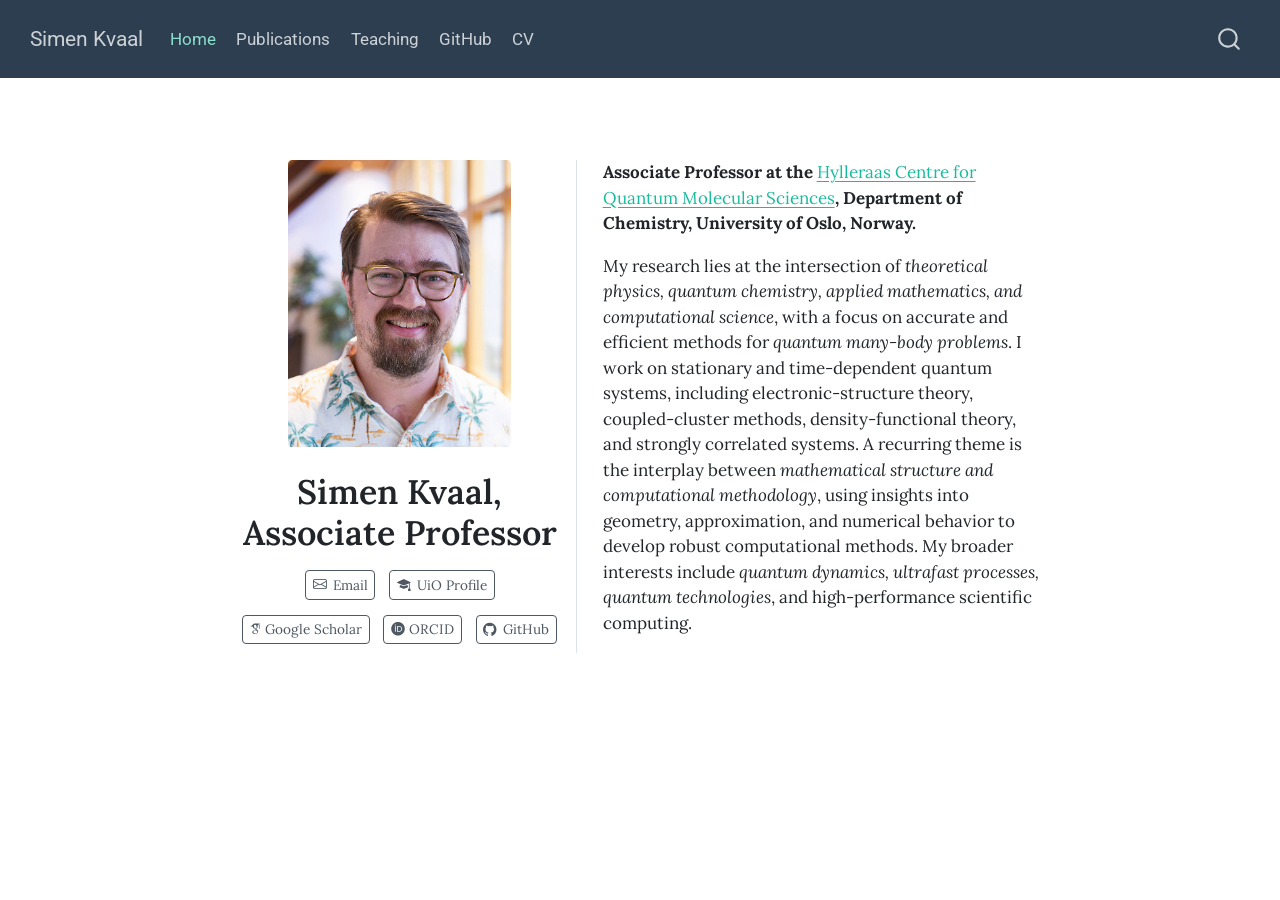
==== commit 3ab99521: "updates" ====
--- a/docs/index.html
+++ b/docs/index.html
@@ -168,7 +168,8 @@
 </div>
   </div>
   <div class="about-contents"><div id="hero-heading">
-<p>Associate Professor at the <a href="https://www.mn.uio.no/hylleraas/">Hylleraas Centre for Quantum Molecular Sciences</a>, Department of Chemistry, University of Oslo, Norway.</p>
+<p><strong>Associate Professor at the <a href="https://www.mn.uio.no/hylleraas/">Hylleraas Centre for Quantum Molecular Sciences</a>, Department of Chemistry, University of Oslo, Norway.</strong></p>
+<p>My research lies at the intersection of <em>theoretical physics, quantum chemistry, applied mathematics, and computational science</em>, with a focus on accurate and efficient methods for <em>quantum many-body problems</em>. I work on stationary and time-dependent quantum systems, including electronic-structure theory, coupled-cluster methods, density-functional theory, and strongly correlated systems. A recurring theme is the interplay between <em>mathematical structure and computational methodology</em>, using insights into geometry, approximation, and numerical behavior to develop robust computational methods. My broader interests include <em>quantum dynamics, ultrafast processes, quantum technologies</em>, and high-performance scientific computing.</p>
 </div></div>
 </div>
 
